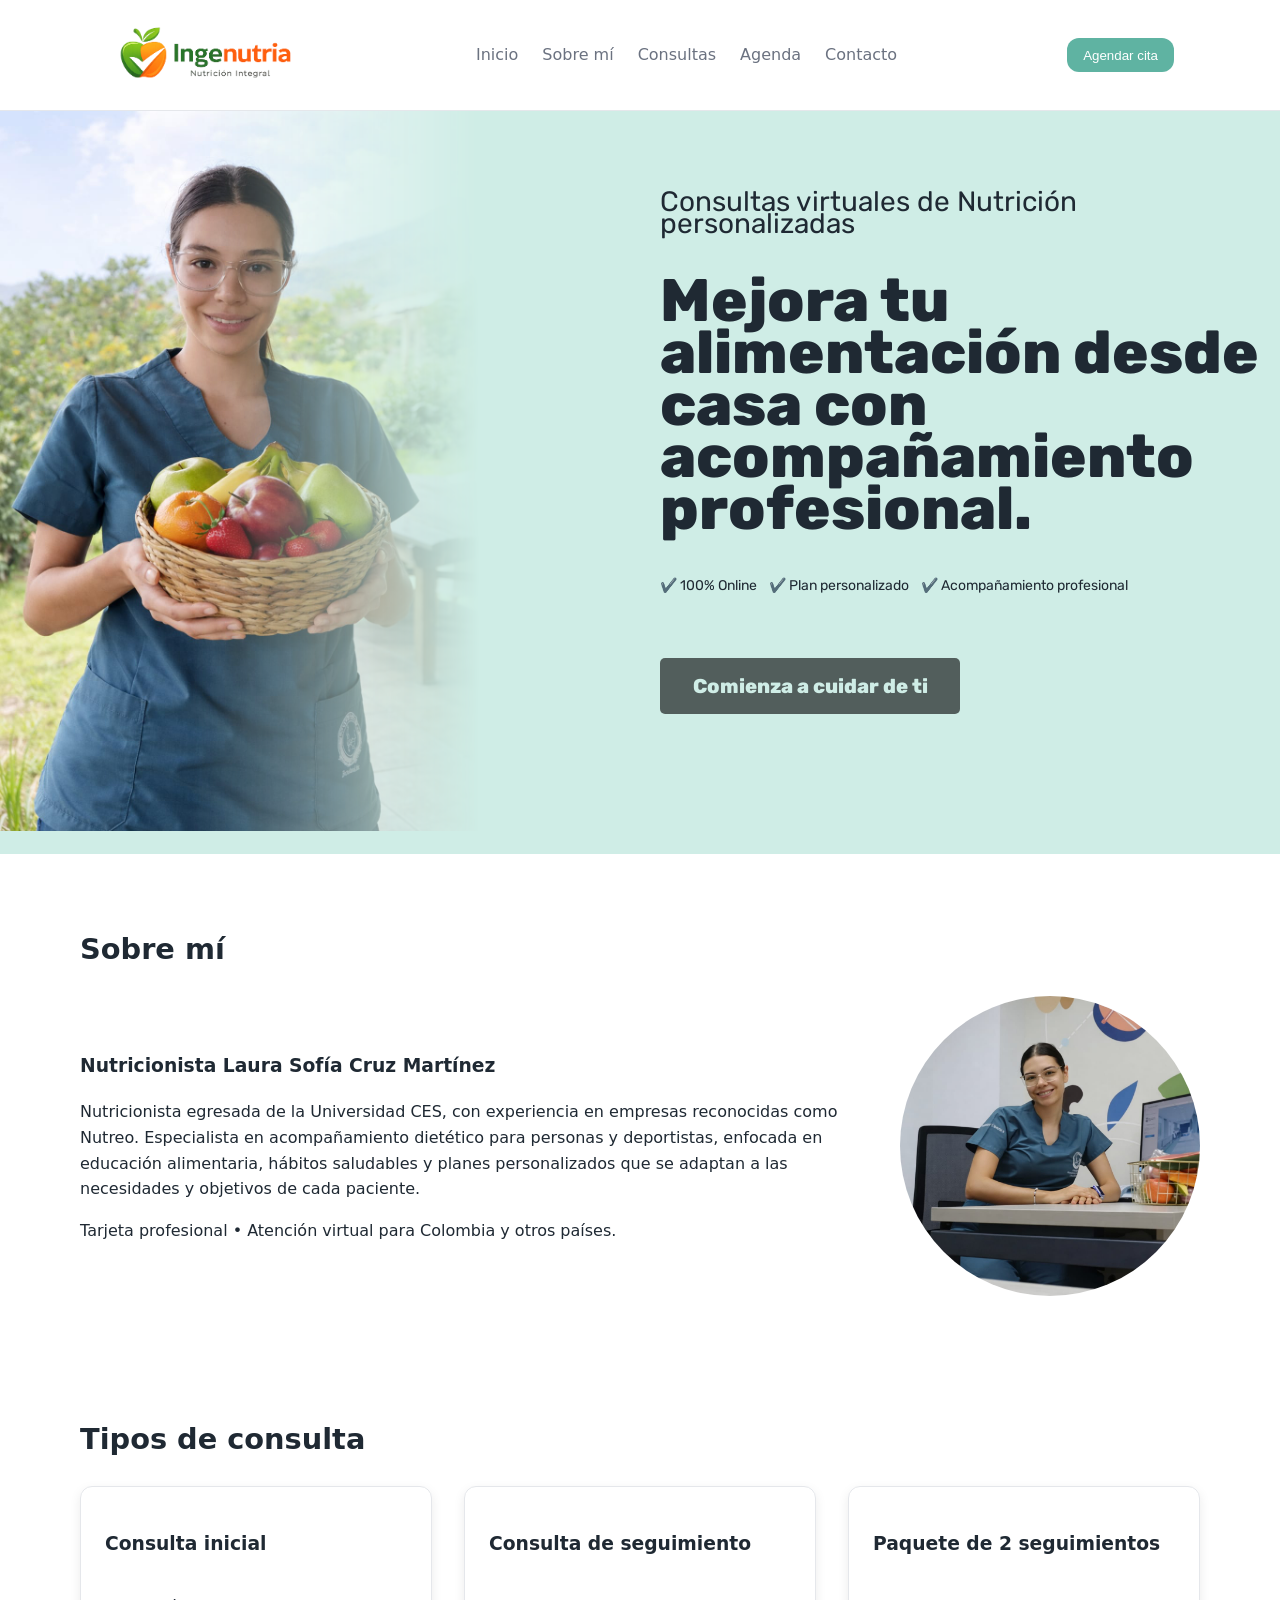
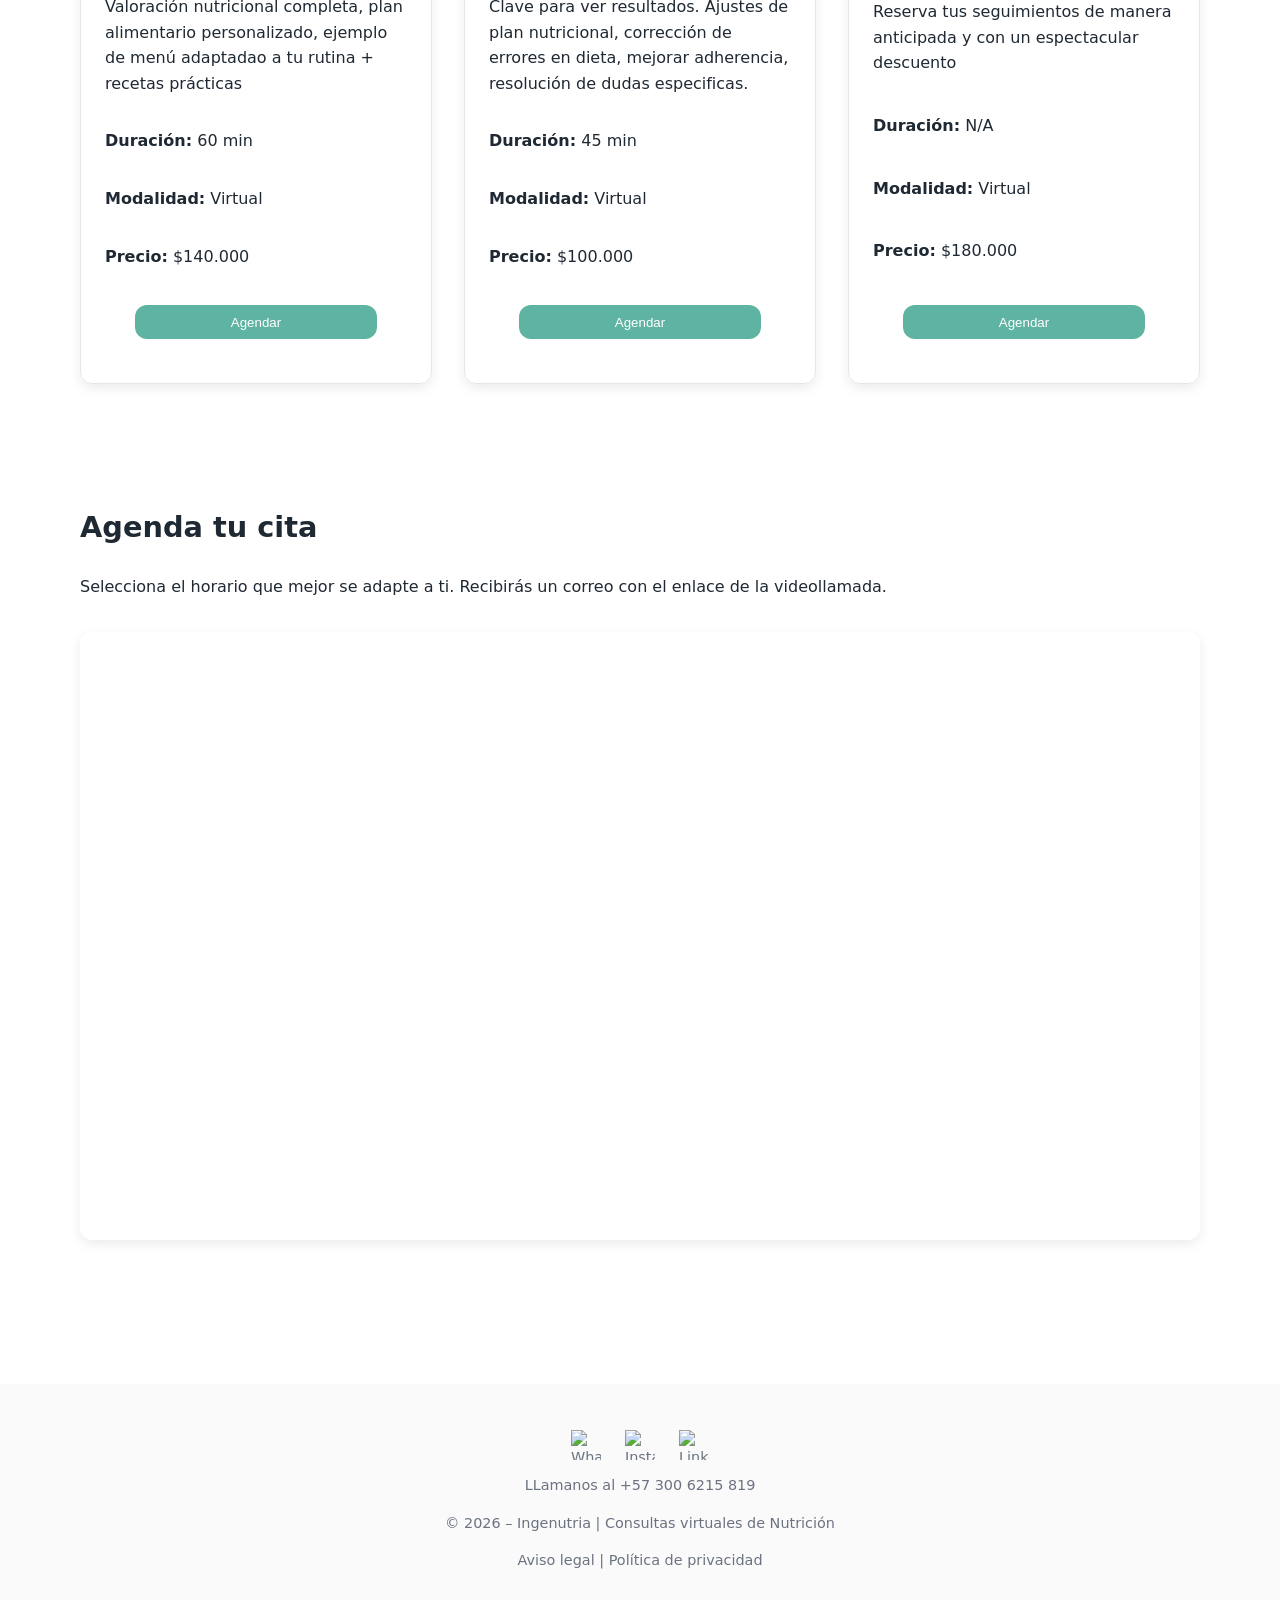
==== home.html @ 9b05b6cf "Init" ====
<!DOCTYPE html>
<html lang="es-CO">

<head>

    <meta charset="UTF-8" />
    <meta name="viewport" content="width=device-width, initial-scale=1" />
    <meta name="robots" content="index, follow" />

    <!-- :::::::::::::::::::::::::::::::::: SEO :::::::::::::::::::::::::::::::::: -->
    <title>Consultas virtuales de Nutrición | Nutricionista Online</title>
    <meta name="description"
        content="Agenda tu consulta virtual de nutrición con atención personalizada, 100% online. Mejora tus hábitos alimentarios desde casa." />
    <link rel="canonical" href="https://ingenutria.github.io/" />

    <meta name="geo.region" content="CO" />
    <meta name="geo.placename" content="Colombia" />

    <!-- ::::::::::::::::::::::::::::::: Open Graph :::::::::::::::::::::::::::::: -->
    <meta property="og:title" content="Consultas virtuales de Nutrición"/>
    <meta property="og:description" content="Nutrición personalizada, 100% online. Agenda tu cita fácilmente." />
    <meta property="og:type" content="website" />
    <meta property="og:url" content="https://ingenutria.github.io/home.html" />
    <meta property="og:image" content="https://ingenutria.github.io/assets/Logo_Square.png" />

    <link rel="preconnect" href="https://fonts.googleapis.com">
    <link rel="preconnect" href="https://fonts.gstatic.com" crossorigin>
    <link href="https://fonts.googleapis.com/css2?family=Rubik:ital,wght@0,300..900;1,300..900&display=swap" rel="stylesheet">

    <link rel="stylesheet" href="styles/palette.css" />
    <link rel="stylesheet" href="styles/sections.css" />
    <link rel="stylesheet" href="styles/main.css" />
    <link rel="stylesheet" href="styles/footer.css" />

    <script defer src="scripts/main.js"></script>
</head>

<body>
    <header>
        <nav>
            <div class="logo">
                <img src="/assets/Logo_Horizontal.png" width="200px">
            </div>
            <ul>
                <li><a href="#home" data-nav="#home">Inicio</a></li>
                <li><a href="#about" data-nav="#about">Sobre mí</a></li>
                <li><a href="#consultas" data-nav="#consultas">Consultas</a></li>
                <li><a href="#agenda" data-nav="#agenda">Agenda</a></li>
                <li><a href="#contacto" data-nav="#contacto">Contacto</a></li>
            </ul>
            <button data-nav="#agenda">Agendar cita</button>
        </nav>
    </header>

    <main id="home">
        <section class="main-section">
            <img class="img-banner-sabroso" src="/assets/Banner_Sabroso.jpeg" alt="">
            <div class="section-description">
                <p class="rubik-font-ligth">Consultas virtuales de Nutrición personalizadas</p>
                <h1 class="rubik-font-bold">Mejora tu alimentación desde casa con acompañamiento profesional.</h1>
                <div class="benefits rubik-font-ligth">
                    <span>✔️ 100% Online</span>
                    <span>✔️ Plan personalizado</span>
                    <span>✔️ Acompañamiento profesional</span>
                </div> 
                <span class="btn-banner rubik-font-bold">
                    Comienza a cuidar de ti
                </span>
            </div>
        </section>

        <section id="about">
            <h2>Sobre mí</h2>
            <div class="about-content">
                <div>
                    <h3>Nutricionista Laura Sofía Cruz Martínez</h3>
                    <p>
                        Nutricionista egresada de la Universidad CES, con experiencia en empresas reconocidas como
                        Nutreo. Especialista en acompañamiento dietético para personas y deportistas,
                        enfocada en educación alimentaria, hábitos saludables y planes personalizados que se adaptan a
                        las necesidades y objetivos de cada paciente.
                    </p>
                    <p>
                        Tarjeta profesional • Atención virtual para Colombia y otros países.
                    </p>
                </div>
                <div class="img-wrapper">
                    <img src="/assets/ProfilePic.jpeg" alt="" class="photo-placeholder">
                </div>
            </div>
        </section>

        <!-- <section class="hero">

            <div class="hero-actions">
                <button data-nav="#agenda">Agendar consulta</button>
                <a href="https://wa.me/57XXXXXXXXXX" target="_blank" rel="noopener">
                    WhatsApp
                </a>
            </div>
        </section> -->

        <section id="consultas">
            <h2>Tipos de consulta</h2>

            <div class="consultas-grid">
                <article class="consulta-card">
                    <h3>Consulta inicial</h3>
                    <p>Valoración nutricional completa, plan alimentario personalizado, ejemplo de menú adaptadao a tu
                        rutina + recetas prácticas</p>
                    <p><strong>Duración:</strong> 60 min</p>
                    <p><strong>Modalidad:</strong> Virtual</p>
                    <p><strong>Precio:</strong> $140.000</p>
                    <button data-nav="#agenda">Agendar</button>
                </article>

                <article class="consulta-card">
                    <h3>Consulta de seguimiento</h3>
                    <p>Clave para ver resultados. Ajustes de plan nutricional, corrección de errores en dieta, mejorar
                        adherencia, resolución de dudas especificas.</p>
                    <p><strong>Duración:</strong> 45 min</p>
                    <p><strong>Modalidad:</strong> Virtual</p>
                    <p><strong>Precio:</strong> $100.000</p>
                    <button data-nav="#agenda">Agendar</button>
                </article>

                <article class="consulta-card">
                    <h3>Paquete de 2 seguimientos</h3>
                    <p>Reserva tus seguimientos de manera anticipada y con un espectacular descuento</p>
                    <p><strong>Duración:</strong> N/A</p>
                    <p><strong>Modalidad:</strong> Virtual</p>
                    <p><strong>Precio:</strong> $180.000</p>
                    <button data-nav="#agenda">Agendar</button>
                </article>
            </div>
        </section>

        <section id="agenda">
            <h2>Agenda tu cita</h2>
            <p>
                Selecciona el horario que mejor se adapte a ti. Recibirás un correo
                con el enlace de la videollamada.
            </p>

            <!-- Google Calendar Embed -->
            <div class="calendar-embed">
                <iframe
                    src="https://calendar.google.com/calendar/appointments/schedules/AcZssZ0d99S_TvLfTVOsU8oiTtuRMzxdhuuJ9NYMmm8n4T6ri0rL2qrnxlwNaABujZ_ggrrkWzsQnNA-"
                    style="border: 0" width="100%" height="600" frameborder="0">
                </iframe>
            </div>
        </section>

        <section id="contacto">








            <!-- <h2>Contacto</h2>
            <p>¿Tienes dudas antes de agendar?</p>

            <ul>
                <li>📧 ingenutria@gmail.com</li>
                <li>
                    📱
                    <a href="https://wa.me/57XXXXXXXXXX" target="_blank" rel="noopener">
                        WhatsApp
                    </a>
                </li>
            </ul> -->
        </section>
    </main>

    <footer>
        <div class="footer-social">
            <ul aria-label="Barra de redes sociales">
                <li>
                    <a href="https://wa.me/573006215819" target="_blank" rel="noreferrer noopener" aria-label="WhatsApp">
                        <img src="https://static.wixstatic.com/media/11062b_7268d2bd4cf9497b997234c7cb71f24b~mv2.png" alt="WhatsApp" class="footer-icon">
                    </a>
                </li>
                <li >
                    <a href="https://www.instagram.com/Ingenutria/" target="_blank" rel="noreferrer noopener" aria-label="Instagram">
                        <img src="https://static.wixstatic.com/media/11062b_ca1d837ce7194421b781ee7384061a8e~mv2.png" alt="Instagram" class="footer-icon">
                    </a>
                </li>
                <li>
                    <a href="https://www.linkedin.com/in/laura-sofia-cruz-martinez-nutricion/" target="_blank" rel="noreferrer noopener" aria-label="LinkedIn">
                        <img src="https://static.wixstatic.com/media/6ea5b4a88f0b4f91945b40499aa0af00.png" alt="LinkedIn" class="footer-icon">
                    </a>
                </li>
            </ul>
            <span>LLamanos al +57 300 6215 819</span>
        </div>
        <p>© 2026 – Ingenutria | Consultas virtuales de Nutrición</p>
        <p>
            <a href="#">Aviso legal</a> |
            <a href="#">Política de privacidad</a>
        </p>
    </footer>

</body>

</html>
---- styles/palette.css ----
:root {
    /* Colores principales */
    --primary: #5FB3A2;
    /* Verde salud */
    --primary-dark: #3E8E7E;
    --alt: #CFEDE6;
    --secondary: #F2F7F5;
    /* Fondo suave */

    /* Acentos */
    --accent: #F4A261;
    /* Llamados a la acción */
    --accent-dark: #E76F51;

    /* Texto */
    --text-main: #1F2933;
    --text-muted: #6B7280;
    --text-light: #FFFFFF;

    /* Fondos */
    --background: #FFFFFF;
    --background-alt: #FAFAFA;

    /* Bordes */
    --border-light: #E5E7EB;
    --border-radius: 12px;

    /* Sombras */
    --shadow-soft: 0 4px 12px rgba(0, 0, 0, 0.08);
}

.rubik-font-ligth {
    font-family: "Rubik", sans-serif;
    font-optical-sizing: auto;
    font-weight: 400;
}

.rubik-font-bold {
    font-family: "Rubik", sans-serif;
    font-optical-sizing: auto;
    font-weight: 800;
}
---- styles/sections.css ----
section:not(.main-section){
  margin: 0px 64px;
}

.spa-tittle {
  max-width: 1100px;
  margin: auto;
  padding: 1rem 1rem;
  text-align: center;
}

.main-section {
  background-color: var(--alt);
  flex-flow: row;
  justify-content: center;
  align-items: stretch;
  height: auto;
  min-height: 80vh;
  display: flex;
  justify-content: space-between;
  padding: 0px;
}

.img-banner-sabroso {
  height: 80vh;
  mask-image: linear-gradient(
    to right,
    black 40%,
    transparent 100%
  );

  -webkit-mask-image: linear-gradient(
    to right,
    black 40%,
    transparent 100%
  );
}

.section-description {
  display: flex;
  flex-direction: column;
  max-width: 50vw;
  padding: 80px 20px;
}

.section-description h1 {
  font-size: 60px;
  line-height: 52px;
  margin: 40px 0px;
}

.section-description p {
  font-size: 28px;
  line-height: 22px;
  margin: 0px;
}

.benefits {
  display: flex;
  gap: 12px;
  font-size: 14px;
}

.btn-banner {
  width: 50%;
  background-color: rgba(0, 0, 0, 0.60);
  padding: 12px;
  border-radius: 5px;
  margin: 60px 0px;
  text-align: center;
  font-size: 20px;
  color: var(--alt);
}

.hero {
  max-width: 1100px;
  margin: auto;
  padding: 4rem 1rem;
  text-align: center;
}

.hero h1 {
  font-size: 2.4rem;
  margin-bottom: 1rem;
}

.hero p {
  color: var(--text-muted);
  margin-bottom: 2rem;
}

.hero-actions {
  display: flex;
  justify-content: center;
  gap: 1rem;
}

.hero-actions button {
  background: var(--accent);
  color: var(--text-light);
  border: none;
  padding: 0.8rem 1.4rem;
  border-radius: var(--border-radius);
  cursor: pointer;
}

.hero-actions a {
  padding: 0.8rem 1.4rem;
  border: 1px solid var(--border-light);
  border-radius: var(--border-radius);
}


.about-content {
  display: grid;
  grid-template-columns: 1fr 300px;
  gap: 2rem;
  align-items: center;
}

.photo-placeholder {
  width: 300px;
  height: 300px;
  background: var(--border-light);
  border-radius: 50%;
  display: flex;
  align-items: center;
  justify-content: center;
  color: var(--text-muted);
}

.consultas-grid {
  display: grid;
  grid-template-columns: repeat(3, 1fr);
  gap: 2rem;
}

.consulta-card {
  border: 1px solid var(--border-light);
  padding: 1.5rem;
  border-radius: var(--border-radius);
  box-shadow: var(--shadow-soft);
  display: flex;
  flex-direction: column;
  justify-content: space-between;
}

.consulta-card button {
  margin-top: 1rem;
  background: var(--primary);
  color: var(--text-light);
  border: none;
  padding: 0.6rem 1rem;
  border-radius: var(--border-radius);
  width: 80%;
  margin: 20px auto;;
}

.calendar-embed {
  margin-top: 2rem;
  border-radius: var(--border-radius);
  overflow: hidden;
  box-shadow: var(--shadow-soft);
}


@media (max-width: 768px) {

  section:not(.main-section){
    margin: 0px;
  }

  .benefits ul {
    flex-direction: column;
  }

  .about-content {
    grid-template-columns: 1fr;
    text-align: center;
  }

  .about-content > div:nth-child(2) {
    grid-row: 1;
  }

  .photo-placeholder {
    margin: auto;
    width: 200px;
    height: 200px;
  }

  .consultas-grid {
    grid-template-columns: 1fr;
  }

  .hero h1 {
    font-size: 1.9rem;
  }

  .img-banner-sabroso {
    display: none;
  }

  .main-section {
    min-height: 60vh;
  }

  .section-description {
    max-width: 100vw;
  }

  .section-description h1 {
    font-size: 32px;
    line-height: 28px;
    text-align: center;
  }

  .section-description p {
    font-size: 18px;
    line-height: 15px;
    text-align: center;
  }

  .benefits {
    font-size: 16px;
    flex-direction: column;
    align-items: center;
  }

  .btn-banner {
    width: 90%;
    margin: auto;
  }
}
---- styles/main.css ----
* {
    box-sizing: border-box;
}

body {
    margin: 0;
    font-family: system-ui, -apple-system, BlinkMacSystemFont, sans-serif;
    color: var(--text-main);
    background-color: var(--background);
    line-height: 1.6;
}

header {
    position: sticky;
    top: 0;
    background: var(--background);
    border-bottom: 1px solid var(--border-light);
    z-index: 10;
}

nav {
    max-width: 1100px;
    margin: auto;
    padding: 1rem;
    display: flex;
    align-items: center;
    justify-content: space-between;
}

nav ul {
    list-style: none;
    display: flex;
    gap: 1.5rem;
    margin: 0;
    padding: 0;
}

nav a {
    font-weight: 500;
    color: var(--text-muted);
}

nav a:hover {
    color: var(--primary);
}

nav button {
    background: var(--primary);
    color: var(--text-light);
    border: none;
    padding: 0.6rem 1rem;
    border-radius: var(--border-radius);
    cursor: pointer;
}


a {
    color: inherit;
    text-decoration: none;
}

img {
    max-width: 100%;
    display: block;
}

section {
    margin: auto;
    padding: 3rem 1rem;
}

section h2 {
    font-size: 1.8rem;
    margin-bottom: 1.5rem;
}

@media (max-width: 768px) {
    nav ul {
      display: none;
    }
}
---- styles/footer.css ----
footer {
    background: var(--background-alt);
    padding: 2rem 1rem;
    text-align: center;
    font-size: 0.9rem;
    color: var(--text-muted);
}

.footer-social ul{
    list-style-type: none;
    display: flex;
    justify-content: center;
    gap: 24px;
    padding: 0px;
}

.footer-icon {
    width: 30px;
    height: 30px;
}
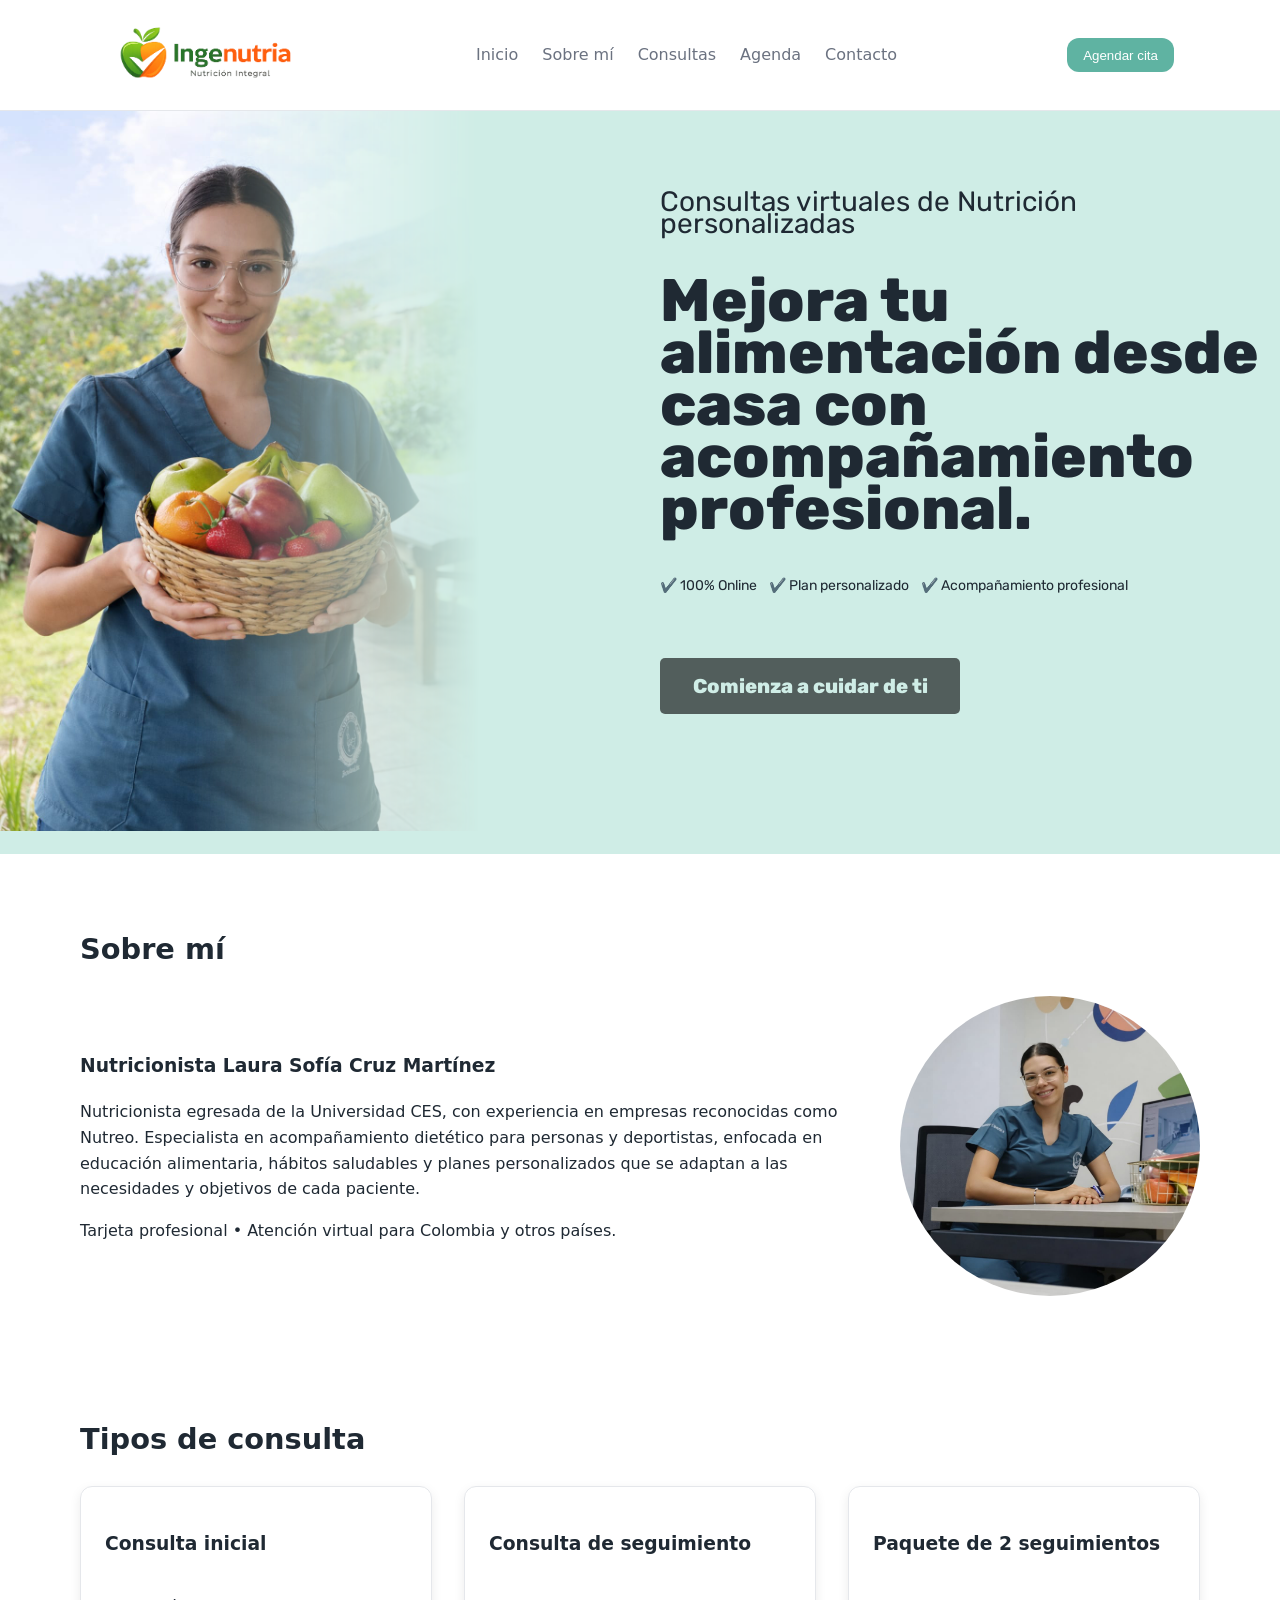
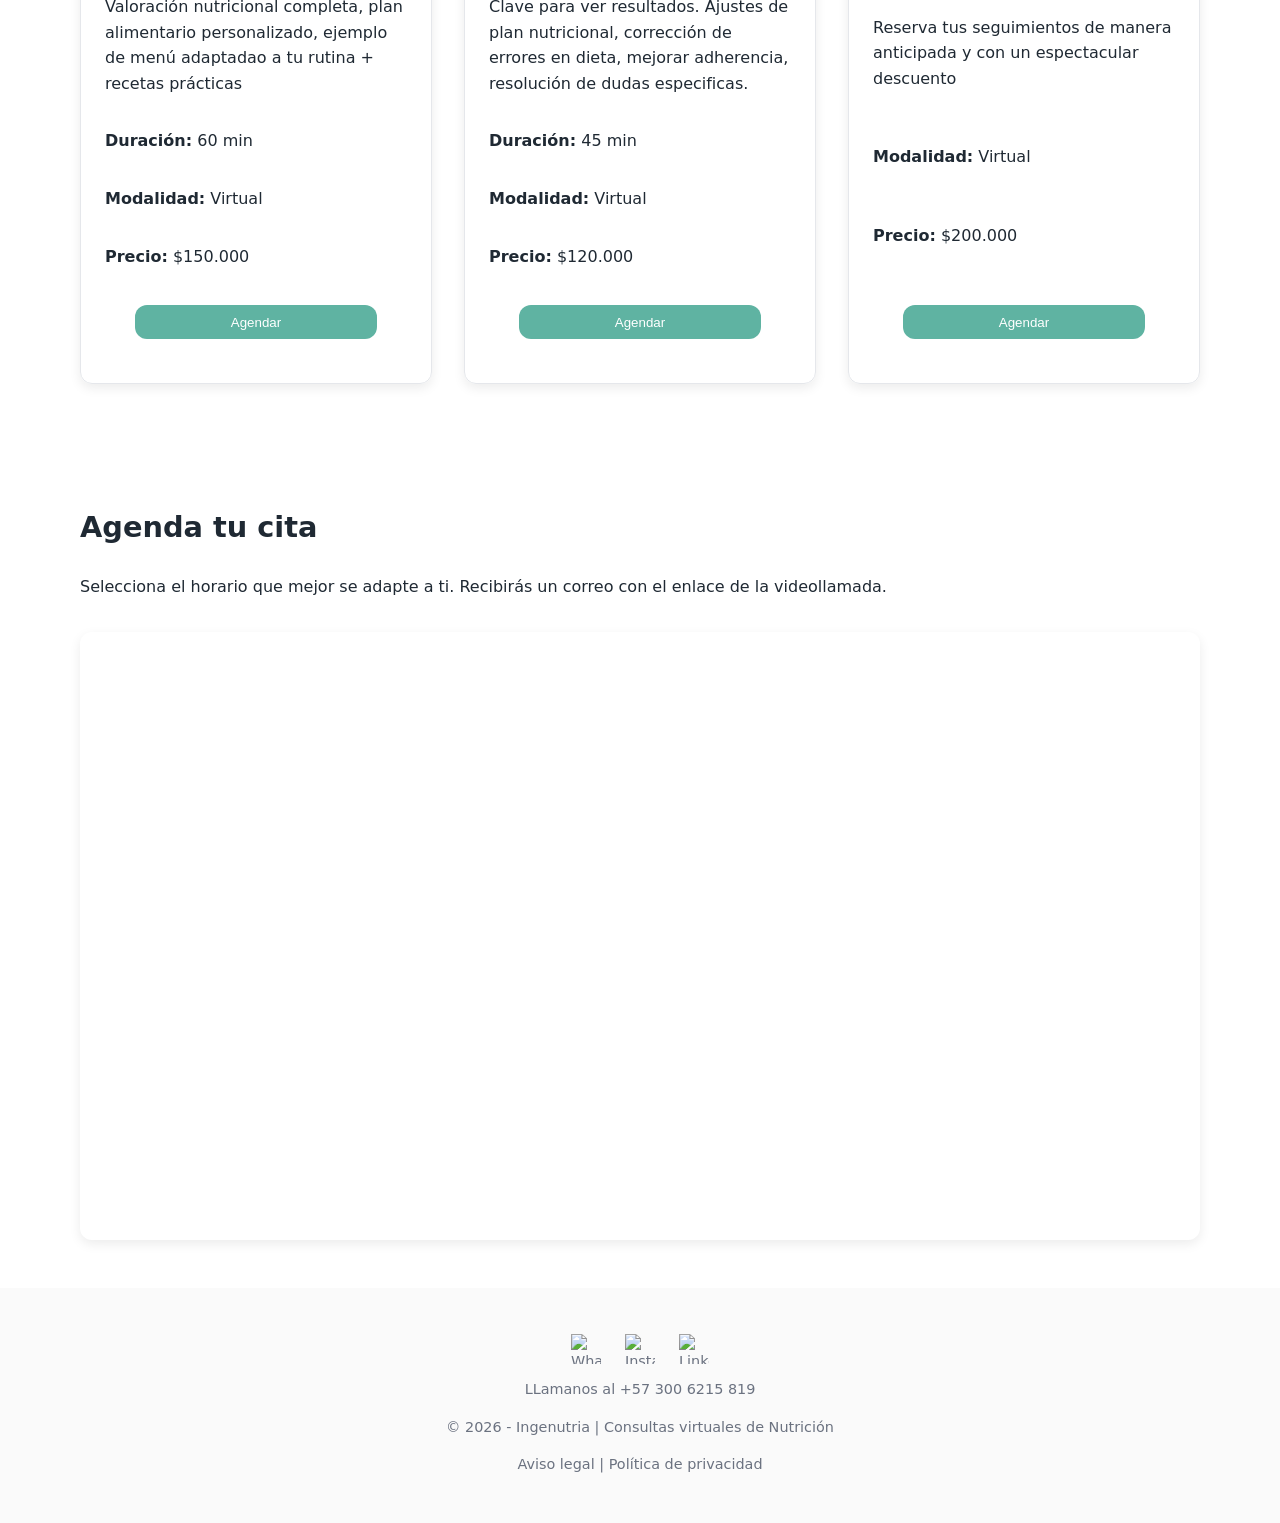
==== commit 5d158fac: "JSON+LD" ====
--- a/home.html
+++ b/home.html
@@ -8,21 +8,22 @@
     <meta name="robots" content="index, follow" />
 
     <!-- :::::::::::::::::::::::::::::::::: SEO :::::::::::::::::::::::::::::::::: -->
-    <title>Consultas virtuales de Nutrición | Nutricionista Online</title>
-    <meta name="description"
-        content="Agenda tu consulta virtual de nutrición con atención personalizada, 100% online. Mejora tus hábitos alimentarios desde casa." />
+    <title>Laura Sofía Cruz Martínez | IngeNutria</title>
+    <meta name="description" 
+        content="Nutricionista profesional Laura Sofía Cruz Martínez. Planes de alimentación personalizados, nutrición deportiva y consultas 100% virtuales en Colombia.">
     <link rel="canonical" href="https://ingenutria.github.io/" />
 
     <meta name="geo.region" content="CO" />
     <meta name="geo.placename" content="Colombia" />
 
     <!-- ::::::::::::::::::::::::::::::: Open Graph :::::::::::::::::::::::::::::: -->
-    <meta property="og:title" content="Consultas virtuales de Nutrición"/>
+    <meta property="og:title" content="Consultas virtuales de Nutrición" />
     <meta property="og:description" content="Nutrición personalizada, 100% online. Agenda tu cita fácilmente." />
     <meta property="og:type" content="website" />
-    <meta property="og:url" content="https://ingenutria.github.io/home.html" />
+    <meta property="og:url" content="https://ingenutria.github.io/" />
     <meta property="og:image" content="https://ingenutria.github.io/assets/Logo_Square.png" />
 
+    <!-- GOOGLE FONTS -->
     <link rel="preconnect" href="https://fonts.googleapis.com">
     <link rel="preconnect" href="https://fonts.gstatic.com" crossorigin>
     <link href="https://fonts.googleapis.com/css2?family=Rubik:ital,wght@0,300..900;1,300..900&display=swap" rel="stylesheet">
@@ -32,14 +33,73 @@
     <link rel="stylesheet" href="styles/main.css" />
     <link rel="stylesheet" href="styles/footer.css" />
 
-    <script defer src="scripts/main.js"></script>
+    <!-- JSON + LD -->
+    <script type="application/ld+json">
+        {
+          "@context": "https://schema.org",
+          "@type": "MedicalBusiness",
+          "name": "IngeNutria - Laura Sofía Cruz Martínez",
+          "image": "https://ingenutria.github.io/assets/ProfilePic.jpeg",
+          "@id": "https://ingenutria.github.io/home",
+          "url": "https://ingenutria.github.io/home",
+          "telephone": "+573006215819",
+          "priceRange": "$120.000 - $200.000 COP",
+          "address": {
+            "@type": "PostalAddress",
+            "addressCountry": "CO",
+            "addressLocality": "Medellín" 
+          },
+          "medicalSpecialty": "Dietetic",
+          "founder": {
+            "@type": "Person",
+            "name": "Laura Sofía Cruz Martínez",
+            "jobTitle": "Nutricionista y Dietista",
+            "alumniOf": {
+              "@type": "CollegeOrUniversity",
+              "name": "Universidad CES"
+            }
+          },
+          "offers": [
+            {
+              "@type": "Offer",
+              "itemOffered": {
+                "@type": "Service",
+                "name": "Consulta Nutricional Inicial",
+                "description": "Valoración nutricional completa y plan alimentario personalizado."
+              },
+              "price": "150000",
+              "priceCurrency": "COP"
+            },
+            {
+              "@type": "Offer",
+              "itemOffered": {
+                "@type": "Service",
+                "name": "Consulta de Seguimiento",
+                "description": "Ajustes de plan nutricional y mejora de adherencia."
+              },
+              "price": "120000",
+              "priceCurrency": "COP"
+            },
+            {
+              "@type": "Offer",
+              "itemOffered": {
+                "@type": "Service",
+                "name": "Paquete 2 Consultas",
+                "description": "Ajustes de plan nutricional y mejora de adherencia."
+              },
+              "price": "200000",
+              "priceCurrency": "COP"
+            }
+          ]
+        }
+    </script>
 </head>
 
 <body>
     <header>
         <nav>
             <div class="logo">
-                <img src="/assets/Logo_Horizontal.png" width="200px">
+                <img src="/assets/Logo_Horizontal.png" width="200px" alt="IngeNutria - Logo Nutricionista Laura Sofía Cruz">
             </div>
             <ul>
                 <li><a href="#home" data-nav="#home">Inicio</a></li>
@@ -54,10 +114,11 @@
 
     <main id="home">
         <section class="main-section">
-            <img class="img-banner-sabroso" src="/assets/Banner_Sabroso.jpeg" alt="">
+            <img class="img-banner-img" src="/assets/Banner_img.jpeg" alt="IngeNutria - Banner Nutricionista Laura Sofía Cruz">
             <div class="section-description">
+                <h1 style="display: none;">Nutricionista Dietista Online y Planes de Alimentación Personalizados</h1>
                 <p class="rubik-font-ligth">Consultas virtuales de Nutrición personalizadas</p>
-                <h1 class="rubik-font-bold">Mejora tu alimentación desde casa con acompañamiento profesional.</h1>
+                <h2 class="rubik-font-bold">Mejora tu alimentación desde casa con acompañamiento profesional.</h2>
                 <div class="benefits rubik-font-ligth">
                     <span>✔️ 100% Online</span>
                     <span>✔️ Plan personalizado</span>
@@ -85,20 +146,10 @@
                     </p>
                 </div>
                 <div class="img-wrapper">
-                    <img src="/assets/ProfilePic.jpeg" alt="" class="photo-placeholder">
+                    <img src="/assets/ProfilePic.jpeg" class="photo-placeholder" alt="Laura Sofía Cruz Martínez, Nutricionista egresada de la Universidad CES">
                 </div>
             </div>
         </section>
-
-        <!-- <section class="hero">
-
-            <div class="hero-actions">
-                <button data-nav="#agenda">Agendar consulta</button>
-                <a href="https://wa.me/57XXXXXXXXXX" target="_blank" rel="noopener">
-                    WhatsApp
-                </a>
-            </div>
-        </section> -->
 
         <section id="consultas">
             <h2>Tipos de consulta</h2>
@@ -110,7 +161,7 @@
                         rutina + recetas prácticas</p>
                     <p><strong>Duración:</strong> 60 min</p>
                     <p><strong>Modalidad:</strong> Virtual</p>
-                    <p><strong>Precio:</strong> $140.000</p>
+                    <p><strong>Precio:</strong> $150.000</p>
                     <button data-nav="#agenda">Agendar</button>
                 </article>
 
@@ -120,16 +171,15 @@
                         adherencia, resolución de dudas especificas.</p>
                     <p><strong>Duración:</strong> 45 min</p>
                     <p><strong>Modalidad:</strong> Virtual</p>
-                    <p><strong>Precio:</strong> $100.000</p>
+                    <p><strong>Precio:</strong> $120.000</p>
                     <button data-nav="#agenda">Agendar</button>
                 </article>
 
                 <article class="consulta-card">
                     <h3>Paquete de 2 seguimientos</h3>
                     <p>Reserva tus seguimientos de manera anticipada y con un espectacular descuento</p>
-                    <p><strong>Duración:</strong> N/A</p>
                     <p><strong>Modalidad:</strong> Virtual</p>
-                    <p><strong>Precio:</strong> $180.000</p>
+                    <p><strong>Precio:</strong> $200.000</p>
                     <button data-nav="#agenda">Agendar</button>
                 </article>
             </div>
@@ -149,29 +199,6 @@
                     style="border: 0" width="100%" height="600" frameborder="0">
                 </iframe>
             </div>
-        </section>
-
-        <section id="contacto">
-
-
-
-
-
-
-
-
-            <!-- <h2>Contacto</h2>
-            <p>¿Tienes dudas antes de agendar?</p>
-
-            <ul>
-                <li>📧 ingenutria@gmail.com</li>
-                <li>
-                    📱
-                    <a href="https://wa.me/57XXXXXXXXXX" target="_blank" rel="noopener">
-                        WhatsApp
-                    </a>
-                </li>
-            </ul> -->
         </section>
     </main>
 
@@ -184,7 +211,7 @@
                     </a>
                 </li>
                 <li >
-                    <a href="https://www.instagram.com/Ingenutria/" target="_blank" rel="noreferrer noopener" aria-label="Instagram">
+                    <a href="https://www.instagram.com/ingenutria/" target="_blank" rel="noreferrer noopener" aria-label="Instagram">
                         <img src="https://static.wixstatic.com/media/11062b_ca1d837ce7194421b781ee7384061a8e~mv2.png" alt="Instagram" class="footer-icon">
                     </a>
                 </li>
@@ -196,7 +223,7 @@
             </ul>
             <span>LLamanos al +57 300 6215 819</span>
         </div>
-        <p>© 2026 – Ingenutria | Consultas virtuales de Nutrición</p>
+        <p>© 2026 - Ingenutria | Consultas virtuales de Nutrición</p>
         <p>
             <a href="#">Aviso legal</a> |
             <a href="#">Política de privacidad</a>
--- a/styles/sections.css
+++ b/styles/sections.css
@@ -21,7 +21,7 @@
   padding: 0px;
 }
 
-.img-banner-sabroso {
+.img-banner-img {
   height: 80vh;
   mask-image: linear-gradient(
     to right,
@@ -44,6 +44,12 @@
 }
 
 .section-description h1 {
+  font-size: 60px;
+  line-height: 52px;
+  margin: 40px 0px;
+}
+
+.section-description h2 {
   font-size: 60px;
   line-height: 52px;
   margin: 40px 0px;
@@ -197,7 +203,7 @@
     font-size: 1.9rem;
   }
 
-  .img-banner-sabroso {
+  .img-banner-img {
     display: none;
   }
 
